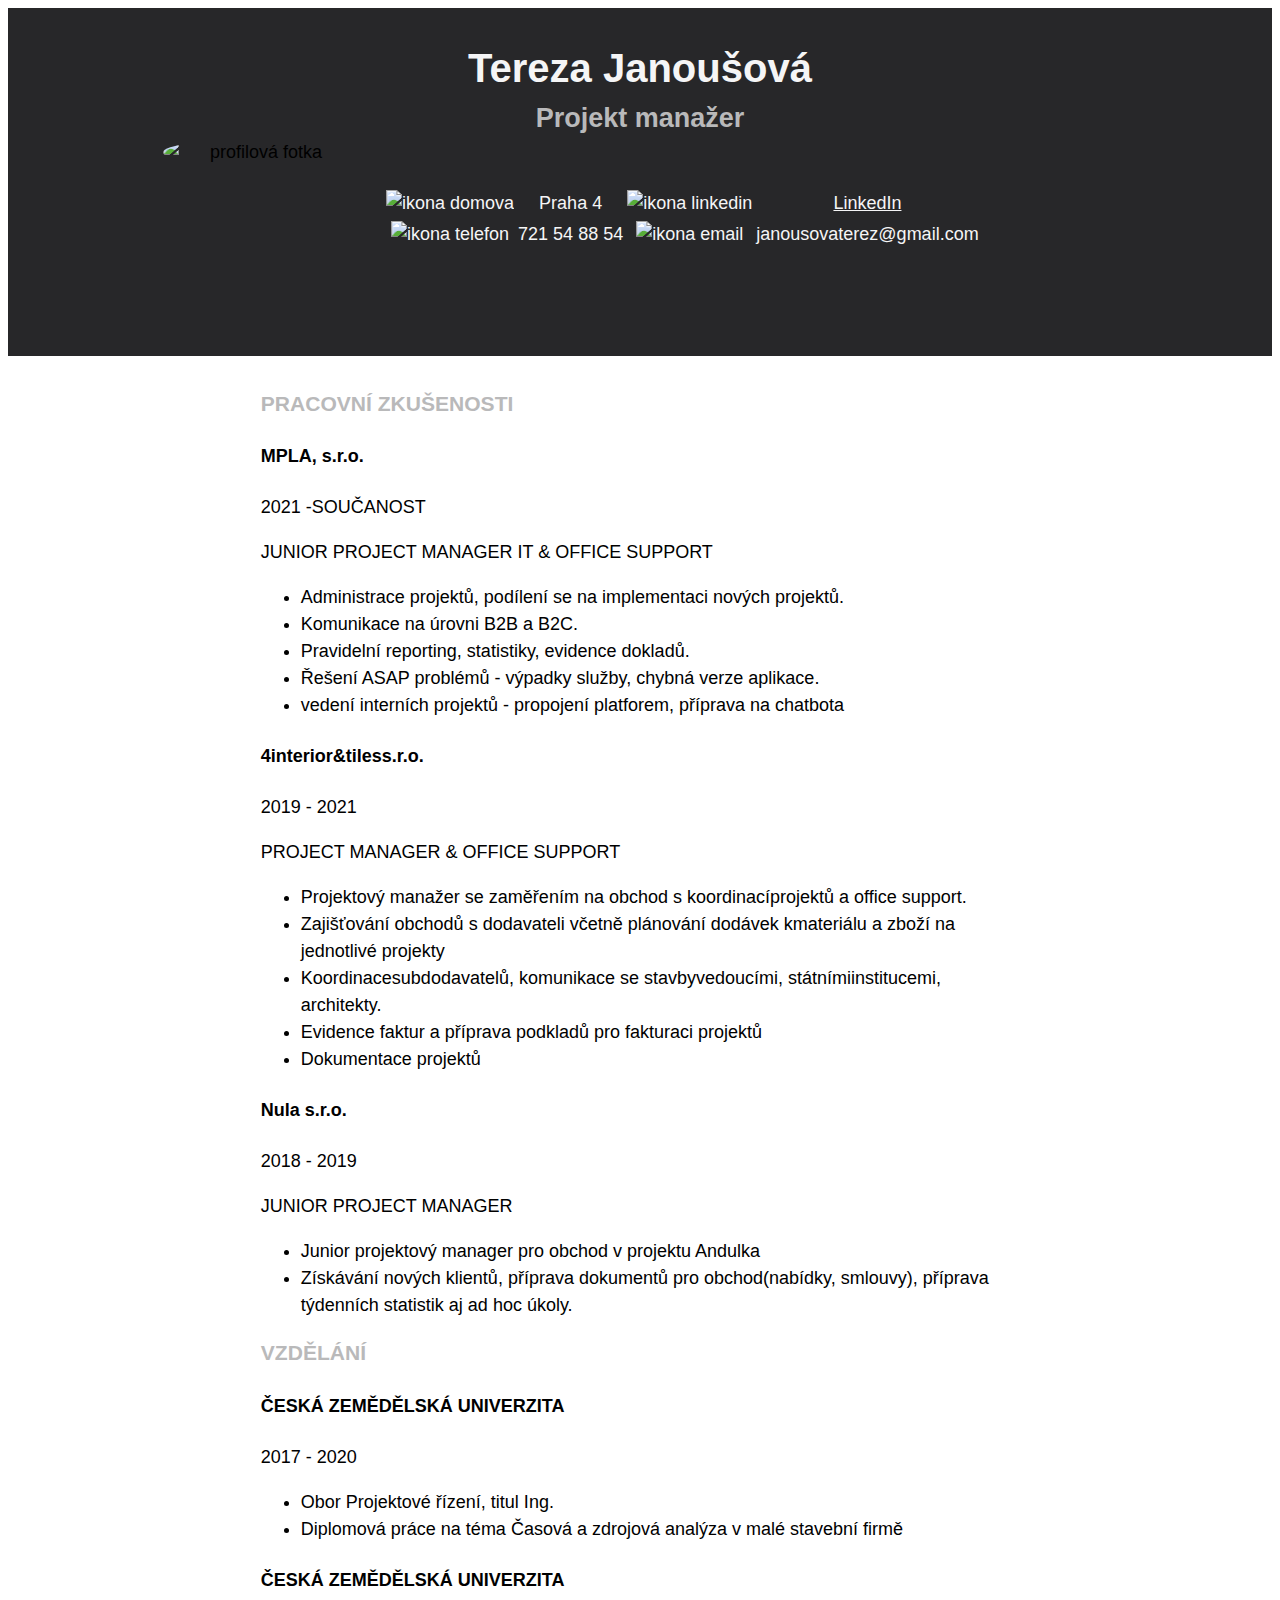
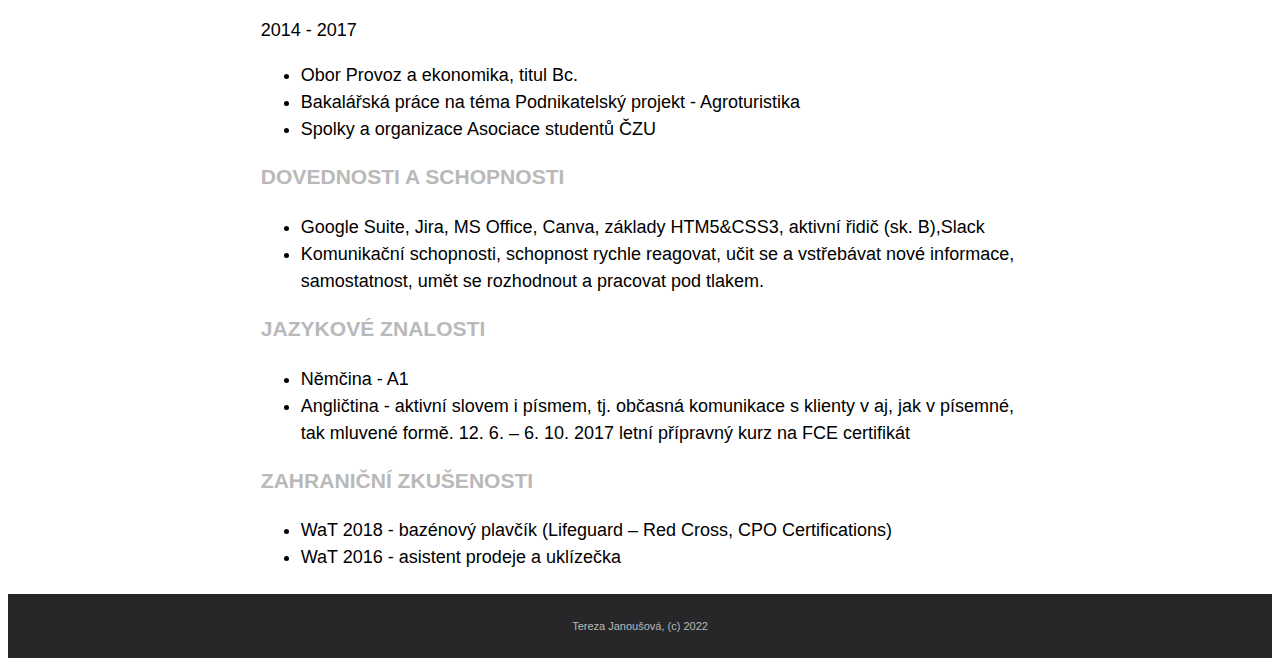
==== index.html @ c40b35d8 "změna názvu URL" ====
<!DOCTYPE html>
<html lang="en">
<head>
    <meta charset="UTF-8">
    <meta http-equiv="X-UA-Compatible" content="IE=edge">
    <meta name="viewport" content="width=device-width, initial-scale=1.0">
    <title>Document</title>
    <link rel="stylesheet" href="style.css">
</head>
<body>
    <!--Uvodní hlavička-->
<header>
   <h1>Tereza Janoušová</h1> 
   <h2> Projekt manažer</h2>
   <img class="mojefoto" src="C:\Users\User\Desktop\kodovani\1T\2 lekce\IMG_5752_1.jpg" alt="profilová fotka">
<table class="tabulka">
    <tr>
         <td><img class="domov" src="C:\Users\User\Desktop\kodovani\1T\2 lekce\domov.jpg" alt="ikona domova"></td>
         <td>Praha 4</td>
         <td><img class="linkedin" src="C:\Users\User\Desktop\kodovani\1T\2 lekce\linkedin.jpg" alt="ikona linkedin"> </td>
         <td><a class="odkaz" href="https://www.linkedin.com/in/tereza-janou%C5%A1ov%C3%A1-91587611b/">LinkedIn</a></td>
    </tr>
    <tr class="tabulka"> 
        <td><img class="telefon" src="C:\Users\User\Desktop\kodovani\1T\2 lekce\telefon.jpg" alt="ikona telefon"></td>
        <td> 721 54 88 54</td>
        <td><img class="email" src="C:\Users\User\Desktop\kodovani\1T\2 lekce\email.jpg" alt="ikona email">
        </td>
        <td>janousovaterez@gmail.com </td>
    </tr>
</table>
<br>
</header>
<br>
<section class="box1">
<h3>PRACOVNÍ ZKUŠENOSTI</h3>
<h4>MPLA, s.r.o.</h4>
<p>2021 -SOUČANOST</p>
<p>JUNIOR PROJECT MANAGER IT & OFFICE SUPPORT </p>
<ul>
    <li>Administrace projektů, podílení se na implementaci nových projektů.</li>
    <li>Komunikace na úrovni B2B a B2C.</li>
    <li>Pravidelní reporting, statistiky, evidence dokladů.</li>
    <li>Řešení ASAP problémů - výpadky služby, chybná verze aplikace.</li>
    <li>vedení interních projektů - propojení platforem, příprava na chatbota</li>
</ul>
<h4>4interior&tiless.r.o.</h4>
<p>2019 - 2021</p>
<p>PROJECT MANAGER & OFFICE SUPPORT</p>
<ul>
    <li>Projektový manažer se zaměřením na obchod s koordinacíprojektů a office support.</li>
    <li>Zajišťování obchodů s dodavateli včetně plánování dodávek kmateriálu a zboží na jednotlivé projekty</li>   
    <li>Koordinacesubdodavatelů, komunikace se stavbyvedoucími, státnímiinstitucemi, architekty.</li>
    <li>Evidence faktur a příprava podkladů pro fakturaci projektů</li>
    <li>Dokumentace projektů</li>
</ul>
<h4>Nula s.r.o.</h4>
<p>2018 - 2019</p>
<p>JUNIOR PROJECT MANAGER</p>
<ul>
    <li>Junior projektový manager pro obchod v projektu Andulka</li>
    <li>Získávání nových klientů, příprava dokumentů pro obchod(nabídky, smlouvy), příprava týdenních statistik aj ad hoc úkoly.</li>   
</ul>

<h3>VZDĚLÁNÍ</h3>

<h4>ČESKÁ ZEMĚDĚLSKÁ UNIVERZITA</h4>
<p>2017 - 2020</p>
    <ul>
        <li>Obor Projektové řízení, titul Ing.</li>
        <li>Diplomová práce na téma Časová a zdrojová analýza v malé stavební firmě</li>   
    </ul>


<h4>ČESKÁ ZEMĚDĚLSKÁ UNIVERZITA</h4>
<p>2014 - 2017</p>
<ul>
    <li>Obor Provoz a ekonomika, titul Bc.</li>
    <li>Bakalářská práce na téma Podnikatelský projekt - Agroturistika</li> 
    <li>Spolky a organizace Asociace studentů ČZU</li>  
</ul>

<h3>DOVEDNOSTI A SCHOPNOSTI</h3>
<ul>
    <li>Google Suite, Jira, MS Office, Canva, základy HTM5&CSS3, aktivní řidič (sk. B),Slack</li>
    <li>Komunikační schopnosti, schopnost rychle reagovat, učit se a vstřebávat nové informace, samostatnost, umět se rozhodnout a pracovat pod tlakem.</li> 
</ul>
<h3>JAZYKOVÉ ZNALOSTI</h3>
<ul>
    <li>Němčina - A1</li>
    <li>Angličtina - aktivní slovem i písmem, tj. občasná komunikace s klienty v aj, jak v písemné, tak mluvené formě. 12. 6. – 6. 10. 2017 letní přípravný kurz na FCE certifikát</li> 
</ul>

<h3>ZAHRANIČNÍ ZKUŠENOSTI</h3>
<ul>
    <li>WaT 2018 - bazénový plavčík (Lifeguard – Red Cross, CPO Certifications)</li>
    <li>WaT 2016 - asistent prodeje a uklízečka
    </li> 
</ul>
</section>

<footer>
        <p> Tereza Janoušová,  (c) 2022</p>

</footer>


</body>
</html>
---- style.css ----
h1 {color:#F5F5F6;
    font-size: 40px;
    line-height: 1.5;
    text-align: center;
    margin: 0;
}

h2 {color:#b9b9ba;
    text-align: center;
    margin: 0;}

h3{color:#b9b9ba;
    margin-top: 0px;}

body {
    font-size: 18px;
    font-family: ubundu, sans-serif;
    line-height: 1.5;
}

header {background-color: #272729;
margin-top: 0;
padding: 30px 150px;
text-align: center;}

.mojefoto{
    width: 190px;
    border-radius: 50%;
    float: left;
    margin: 0 30px 30px 5px;
}
.odkaz { color: #F5F5F6;}

.linkedin, .email {
    width: 30%;
}
.domov, .telefon {
    width: 30%;
}
.box1{
    padding: 5px 10%;
    margin-inline: 10%;
    }


.tabulka {margin: 5%;
color:#F5F5F6;
text-align: center;}

footer {font-size: 20px;
background-color: #272729;
padding: 1%;
color:#b9b9ba;
text-align: center;
font-size: 11px;}
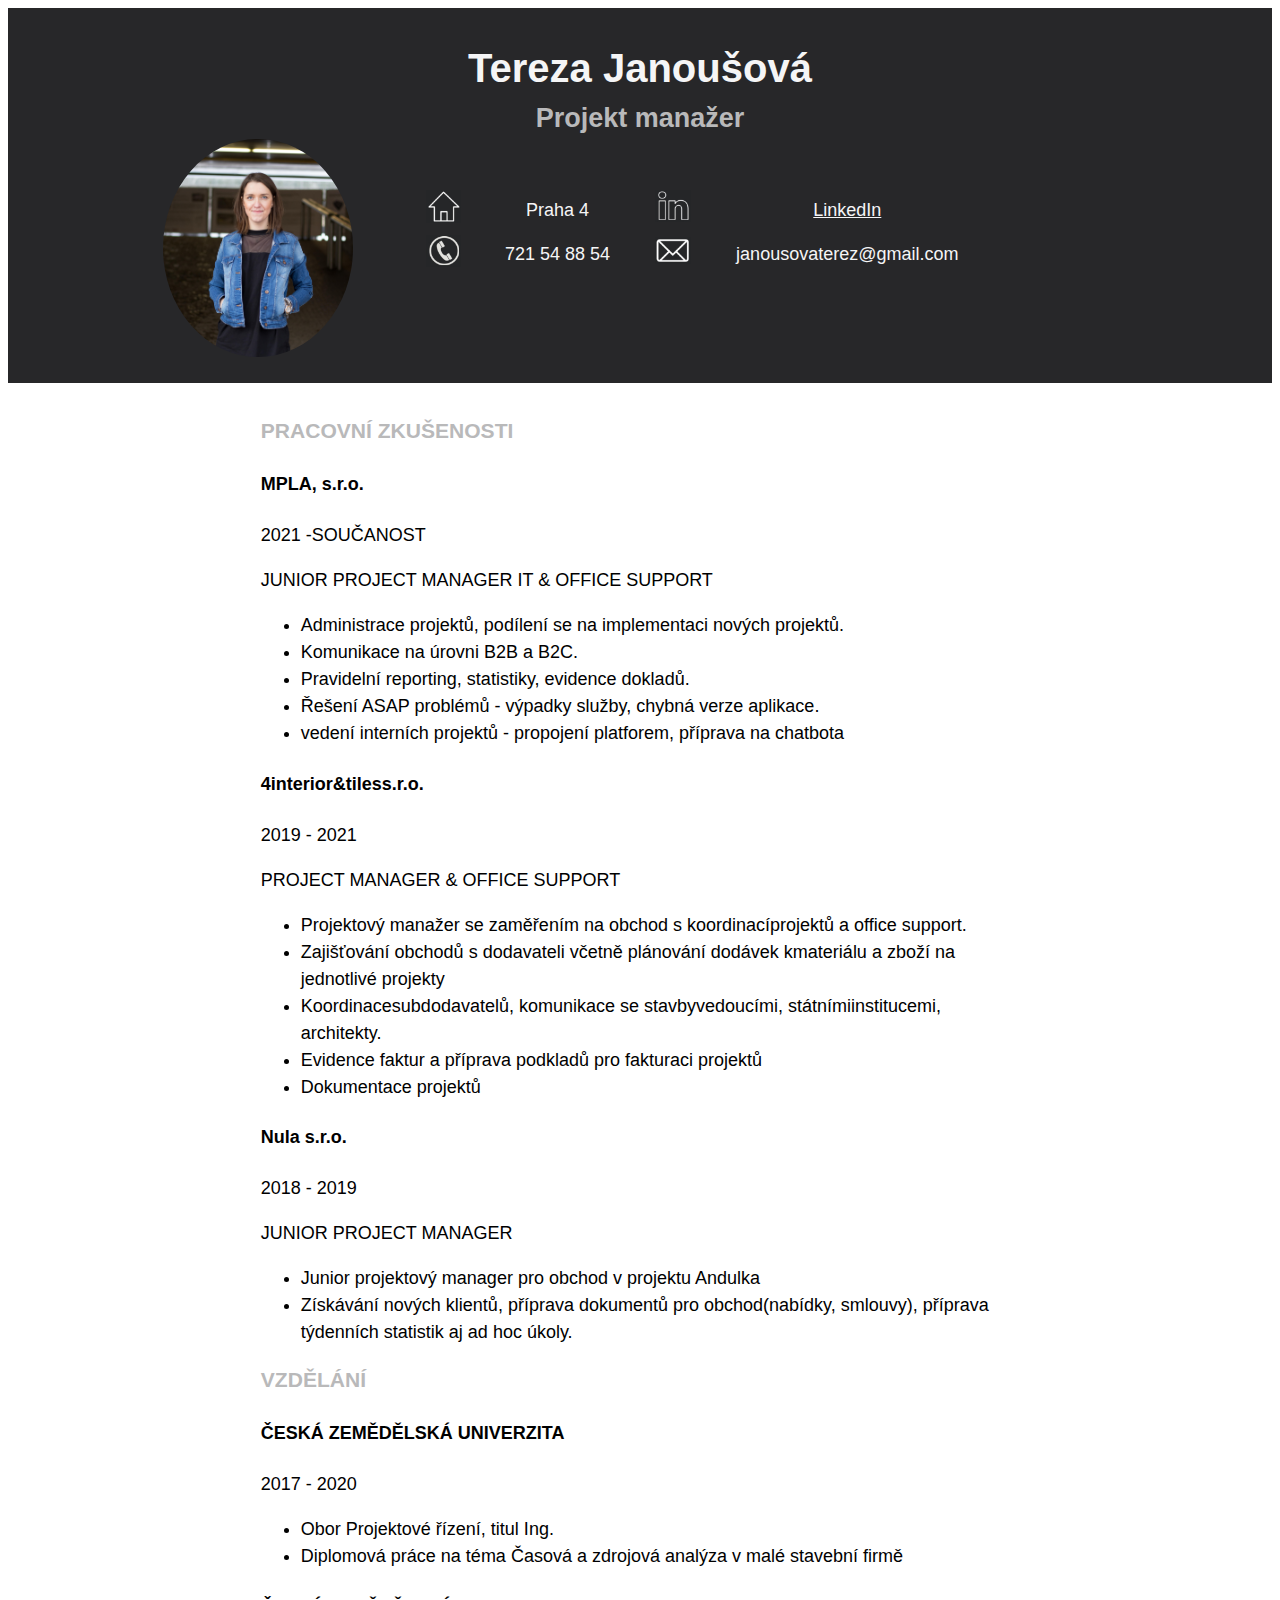
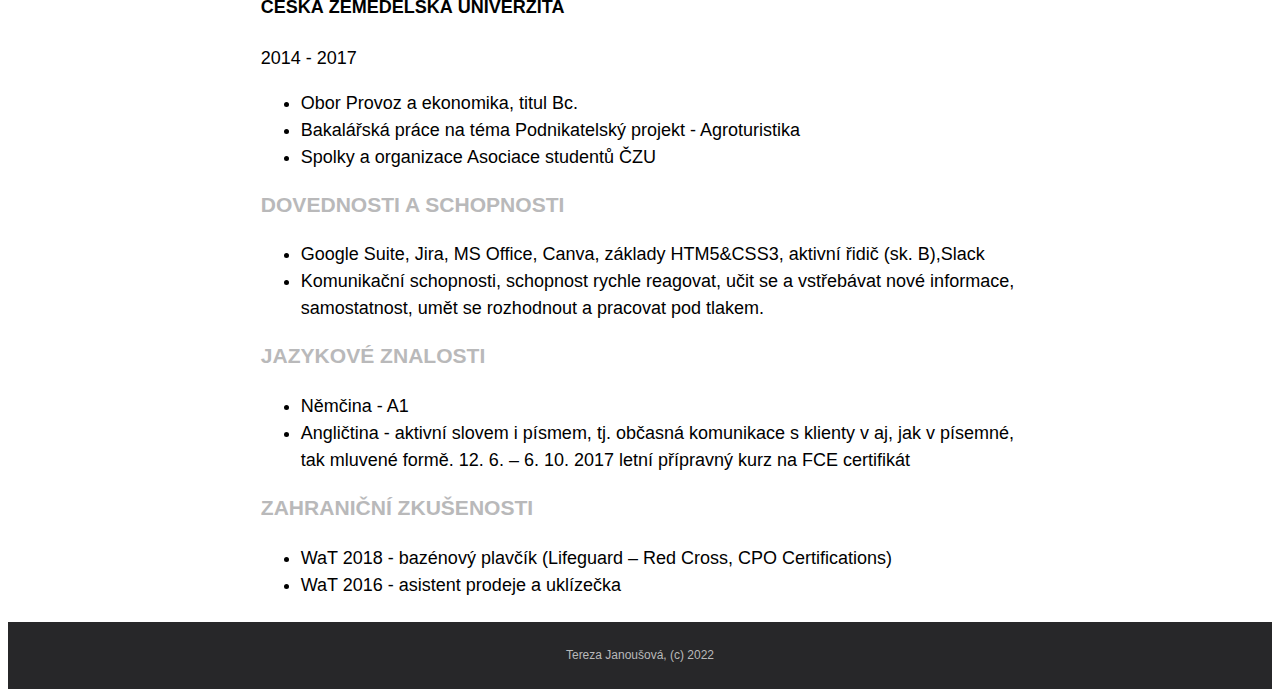
==== commit 9a803978: "Upravený link na obrázky" ====
--- a/index.html
+++ b/index.html
@@ -1,5 +1,5 @@
 <!DOCTYPE html>
-<html lang="en">
+<html lang="cs">
 <head>
     <meta charset="UTF-8">
     <meta http-equiv="X-UA-Compatible" content="IE=edge">
@@ -12,18 +12,18 @@
 <header>
    <h1>Tereza Janoušová</h1> 
    <h2> Projekt manažer</h2>
-   <img class="mojefoto" src="C:\Users\User\Desktop\kodovani\1T\2 lekce\IMG_5752_1.jpg" alt="profilová fotka">
+   <img class="mojefoto" src="IMG_5752_1.jpg" alt="profilová fotka">
 <table class="tabulka">
     <tr>
-         <td><img class="domov" src="C:\Users\User\Desktop\kodovani\1T\2 lekce\domov.jpg" alt="ikona domova"></td>
+         <td><img class="domov" src="domov.jpg" alt="ikona domova"></td>
          <td>Praha 4</td>
-         <td><img class="linkedin" src="C:\Users\User\Desktop\kodovani\1T\2 lekce\linkedin.jpg" alt="ikona linkedin"> </td>
+         <td><img class="linkedin" src="linkedin.jpg" alt="ikona linkedin"> </td>
          <td><a class="odkaz" href="https://www.linkedin.com/in/tereza-janou%C5%A1ov%C3%A1-91587611b/">LinkedIn</a></td>
     </tr>
     <tr class="tabulka"> 
-        <td><img class="telefon" src="C:\Users\User\Desktop\kodovani\1T\2 lekce\telefon.jpg" alt="ikona telefon"></td>
+        <td><img class="telefon" src="telefon.jpg" alt="ikona telefon"></td>
         <td> 721 54 88 54</td>
-        <td><img class="email" src="C:\Users\User\Desktop\kodovani\1T\2 lekce\email.jpg" alt="ikona email">
+        <td><img class="email" src="email.jpg" alt="ikona email">
         </td>
         <td>janousovaterez@gmail.com </td>
     </tr>
--- a/style.css
+++ b/style.css
@@ -41,8 +41,7 @@
     padding: 5px 10%;
     margin-inline: 10%;
     }
-
-
+    
 .tabulka {margin: 5%;
 color:#F5F5F6;
 text-align: center;}
@@ -52,4 +51,4 @@
 padding: 1%;
 color:#b9b9ba;
 text-align: center;
-font-size: 11px;}
+font-size: 12px;}
